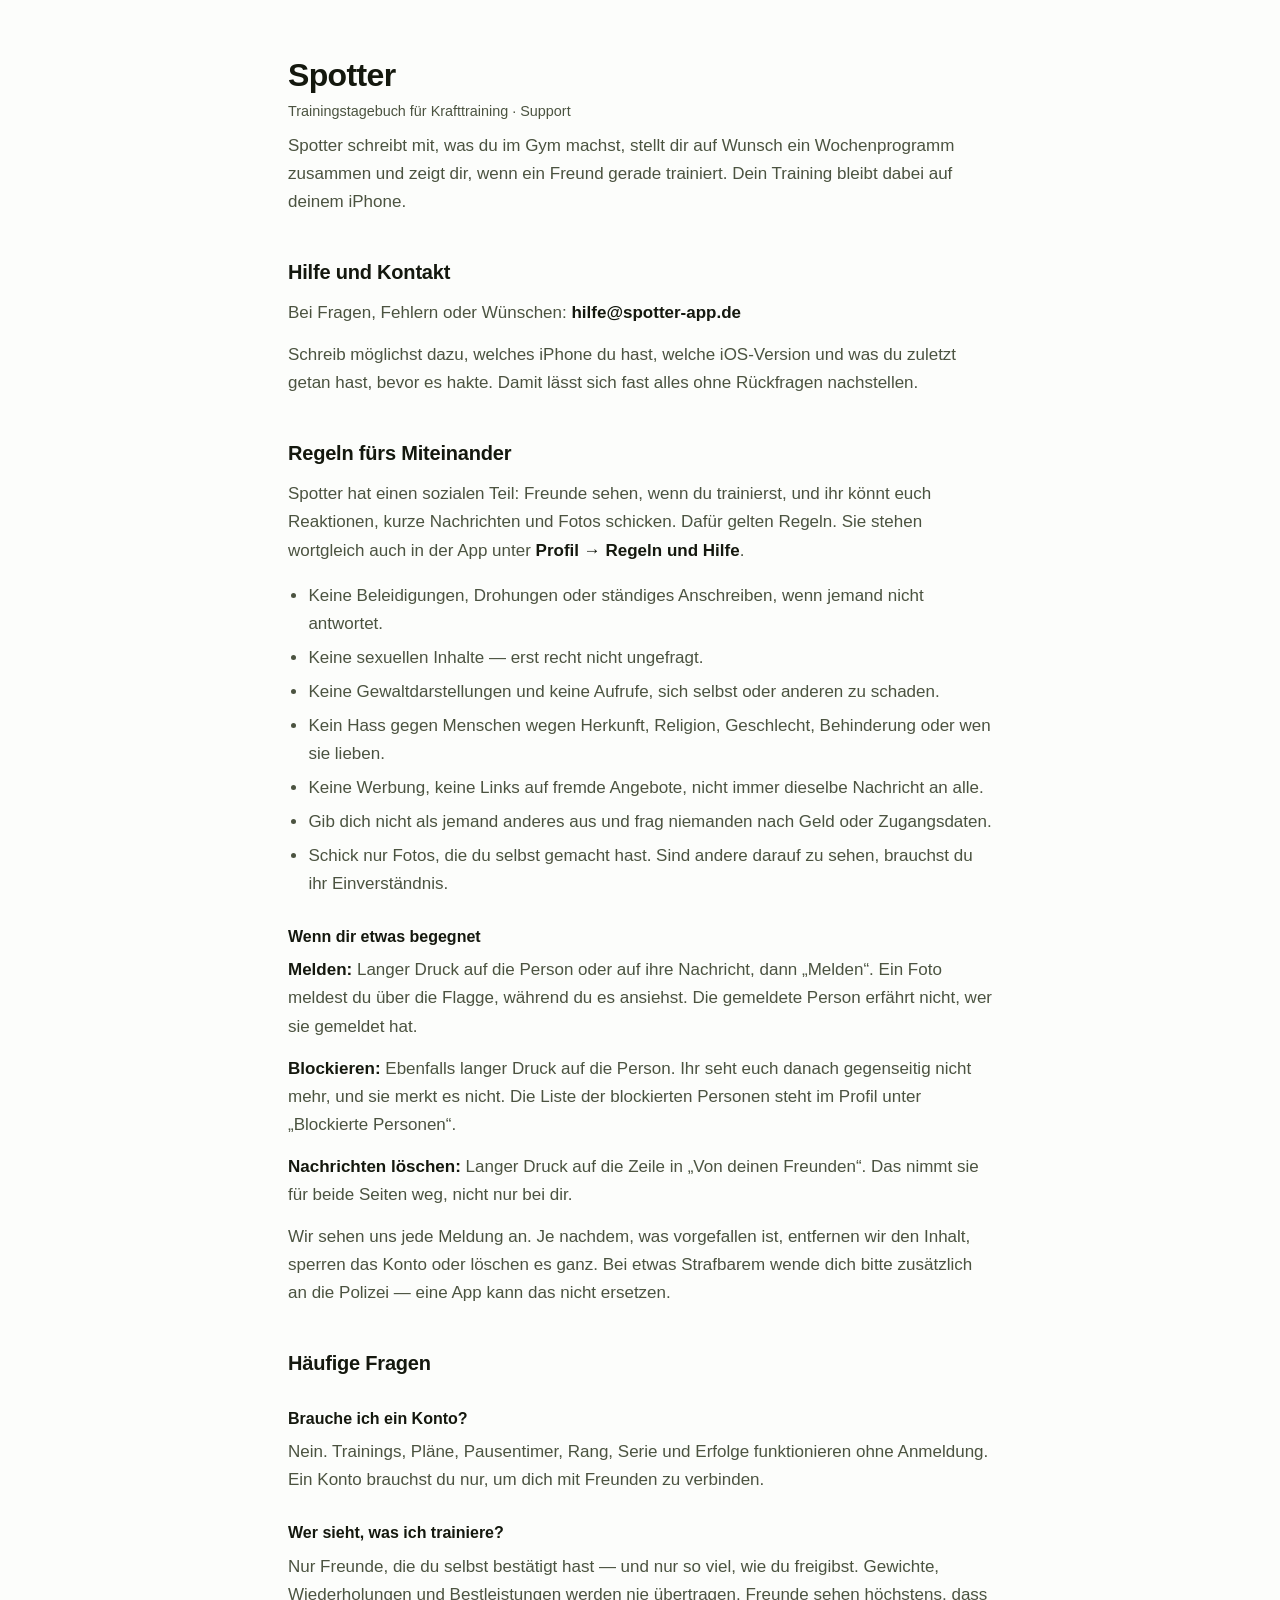
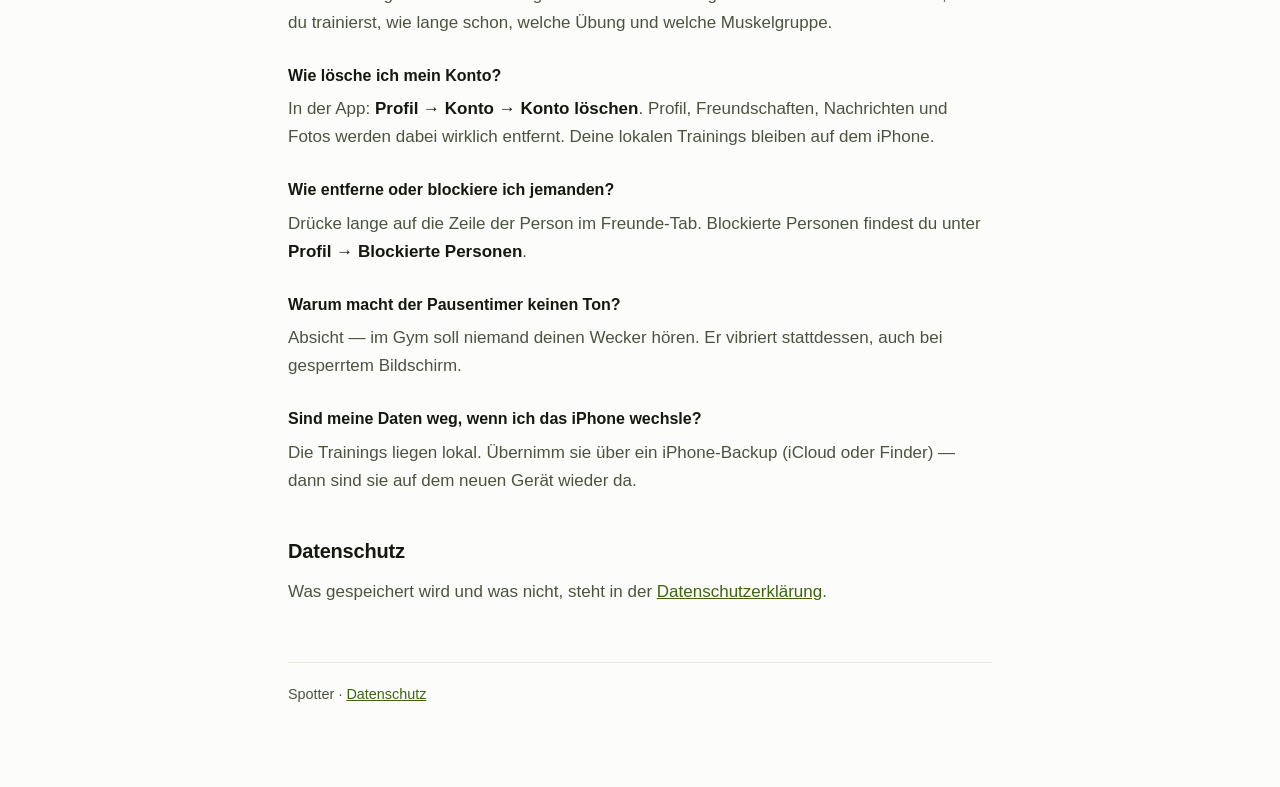
==== index.html @ 166517a2 "Support- und Datenschutzseite fuer spotter-app.de" ====
<!DOCTYPE html>
<html lang="de">
<head>
<meta charset="utf-8">
<meta name="viewport" content="width=device-width, initial-scale=1">
<title>Spotter – Support</title>
<link rel="stylesheet" href="style.css">
</head>
<body>
<main>

<header>
  <h1>Spotter</h1>
  <p class="stand">Trainingstagebuch für Krafttraining · Support</p>
</header>

<p>
  Spotter schreibt mit, was du im Gym machst, stellt dir auf Wunsch ein
  Wochenprogramm zusammen und zeigt dir, wenn ein Freund gerade trainiert.
  Dein Training bleibt dabei auf deinem iPhone.
</p>

<h2>Hilfe und Kontakt</h2>
<p>
  Bei Fragen, Fehlern oder Wünschen: <strong>hilfe@spotter-app.de</strong>
</p>
<p>
  Schreib möglichst dazu, welches iPhone du hast, welche iOS-Version und was
  du zuletzt getan hast, bevor es hakte. Damit lässt sich fast alles ohne
  Rückfragen nachstellen.
</p>

<h2 id="regeln">Regeln fürs Miteinander</h2>
<p>
  Spotter hat einen sozialen Teil: Freunde sehen, wenn du trainierst, und ihr
  könnt euch Reaktionen, kurze Nachrichten und Fotos schicken. Dafür gelten
  Regeln. Sie stehen wortgleich auch in der App unter
  <strong>Profil → Regeln und Hilfe</strong>.
</p>
<ul>
  <li>Keine Beleidigungen, Drohungen oder ständiges Anschreiben, wenn jemand
      nicht antwortet.</li>
  <li>Keine sexuellen Inhalte — erst recht nicht ungefragt.</li>
  <li>Keine Gewaltdarstellungen und keine Aufrufe, sich selbst oder anderen
      zu schaden.</li>
  <li>Kein Hass gegen Menschen wegen Herkunft, Religion, Geschlecht,
      Behinderung oder wen sie lieben.</li>
  <li>Keine Werbung, keine Links auf fremde Angebote, nicht immer dieselbe
      Nachricht an alle.</li>
  <li>Gib dich nicht als jemand anderes aus und frag niemanden nach Geld oder
      Zugangsdaten.</li>
  <li>Schick nur Fotos, die du selbst gemacht hast. Sind andere darauf zu
      sehen, brauchst du ihr Einverständnis.</li>
</ul>

<h3>Wenn dir etwas begegnet</h3>
<p>
  <strong>Melden:</strong> Langer Druck auf die Person oder auf ihre Nachricht,
  dann „Melden“. Ein Foto meldest du über die Flagge, während du es ansiehst.
  Die gemeldete Person erfährt nicht, wer sie gemeldet hat.
</p>
<p>
  <strong>Blockieren:</strong> Ebenfalls langer Druck auf die Person. Ihr seht
  euch danach gegenseitig nicht mehr, und sie merkt es nicht. Die Liste der
  blockierten Personen steht im Profil unter „Blockierte Personen“.
</p>
<p>
  <strong>Nachrichten löschen:</strong> Langer Druck auf die Zeile in „Von
  deinen Freunden“. Das nimmt sie für beide Seiten weg, nicht nur bei dir.
</p>
<p>
  Wir sehen uns jede Meldung an. Je nachdem, was vorgefallen ist, entfernen wir
  den Inhalt, sperren das Konto oder löschen es ganz. Bei etwas Strafbarem
  wende dich bitte zusätzlich an die Polizei — eine App kann das nicht
  ersetzen.
</p>

<h2>Häufige Fragen</h2>

<h3>Brauche ich ein Konto?</h3>
<p>
  Nein. Trainings, Pläne, Pausentimer, Rang, Serie und Erfolge funktionieren
  ohne Anmeldung. Ein Konto brauchst du nur, um dich mit Freunden zu
  verbinden.
</p>

<h3>Wer sieht, was ich trainiere?</h3>
<p>
  Nur Freunde, die du selbst bestätigt hast — und nur so viel, wie du
  freigibst. Gewichte, Wiederholungen und Bestleistungen werden nie
  übertragen. Freunde sehen höchstens, dass du trainierst, wie lange schon,
  welche Übung und welche Muskelgruppe.
</p>

<h3>Wie lösche ich mein Konto?</h3>
<p>
  In der App: <strong>Profil → Konto → Konto löschen</strong>. Profil,
  Freundschaften, Nachrichten und Fotos werden dabei wirklich entfernt.
  Deine lokalen Trainings bleiben auf dem iPhone.
</p>

<h3>Wie entferne oder blockiere ich jemanden?</h3>
<p>
  Drücke lange auf die Zeile der Person im Freunde-Tab. Blockierte Personen
  findest du unter <strong>Profil → Blockierte Personen</strong>.
</p>

<h3>Warum macht der Pausentimer keinen Ton?</h3>
<p>
  Absicht — im Gym soll niemand deinen Wecker hören. Er vibriert stattdessen,
  auch bei gesperrtem Bildschirm.
</p>

<h3>Sind meine Daten weg, wenn ich das iPhone wechsle?</h3>
<p>
  Die Trainings liegen lokal. Übernimm sie über ein iPhone-Backup
  (iCloud oder Finder) — dann sind sie auf dem neuen Gerät wieder da.
</p>

<h2>Datenschutz</h2>
<p>
  Was gespeichert wird und was nicht, steht in der
  <a href="datenschutz.html">Datenschutzerklärung</a>.
</p>

<footer>
  Spotter · <a href="datenschutz.html">Datenschutz</a>
</footer>

</main>
</body>
</html>
---- style.css ----
/* Die Farben der App: Limette als Flaeche, tiefes Oliv fuer Schrift. */
:root {
  --grund: #FCFDFB;
  --karte: #FFFFFF;
  --text: #14180E;
  --leise: #4B5340;
  --akzent: #3D6410;
  --signal: #D4FF47;
  --linie: #E4E9DC;
}
@media (prefers-color-scheme: dark) {
  :root {
    --grund: #12140F;
    --karte: #1B1E17;
    --text: #F2F5EC;
    --leise: #AFB7A4;
    --akzent: #B7E56A;
    --linie: #2C3126;
  }
}
* { box-sizing: border-box; }
body {
  margin: 0;
  padding: 0 20px 80px;
  background: var(--grund);
  color: var(--text);
  font: 17px/1.65 -apple-system, BlinkMacSystemFont, "Segoe UI", Roboto, sans-serif;
  -webkit-text-size-adjust: 100%;
}
main { max-width: 44rem; margin: 0 auto; }
header { padding: 56px 0 8px; }
h1 { font-size: 2rem; line-height: 1.2; margin: 0 0 6px; letter-spacing: -0.02em; }
h2 { font-size: 1.25rem; margin: 40px 0 10px; letter-spacing: -0.01em; }
h3 { font-size: 1rem; margin: 26px 0 6px; }
p, li { color: var(--leise); }
p { margin: 0 0 14px; }
strong { color: var(--text); }
a { color: var(--akzent); }
.stand { color: var(--leise); font-size: 0.9rem; margin: 0; }
.hinweis {
  background: var(--karte);
  border: 1px solid var(--linie);
  border-left: 4px solid var(--signal);
  border-radius: 14px;
  padding: 16px 18px;
  margin: 24px 0;
}
.hinweis p:last-child { margin-bottom: 0; }
.luecke { border-left-color: #E08A2B; }
table { width: 100%; border-collapse: collapse; margin: 14px 0 24px; font-size: 0.95rem; }
th, td { text-align: left; padding: 10px 8px; border-bottom: 1px solid var(--linie); vertical-align: top; }
th { color: var(--text); font-weight: 600; }
td { color: var(--leise); }

/* Drei Spalten passen auf ein Telefon nicht: Woerter wie "Rechtsgrundlage"
   lassen sich nicht umbrechen, und die Tabelle schoebe die Seite seitlich
   aus dem Bild. Unter 700 px wird daraus deshalb eine Liste — jede Zeile
   ein Block, jedes Feld mit seiner Ueberschrift davor. Das ist wichtiger
   als das Tabellenraster: Hier steht der Kern der Erklaerung. */
@media (max-width: 700px) {
  table, tbody, tr, td { display: block; width: 100%; }
  thead { display: none; }
  tr {
    background: var(--karte);
    border: 1px solid var(--linie);
    border-radius: 14px;
    padding: 6px 14px 12px;
    margin-bottom: 14px;
  }
  td { border-bottom: 0; padding: 8px 0 0; }
  td::before {
    content: attr(data-titel);
    display: block;
    color: var(--text);
    font-weight: 600;
    font-size: 0.82rem;
    letter-spacing: 0.02em;
    margin-bottom: 2px;
  }
}
ul { padding-left: 1.2em; }
li { margin-bottom: 6px; }
footer { margin-top: 56px; padding-top: 20px; border-top: 1px solid var(--linie); font-size: 0.9rem; color: var(--leise); }
code { background: var(--karte); border: 1px solid var(--linie); border-radius: 6px; padding: 1px 5px; font-size: 0.9em; }
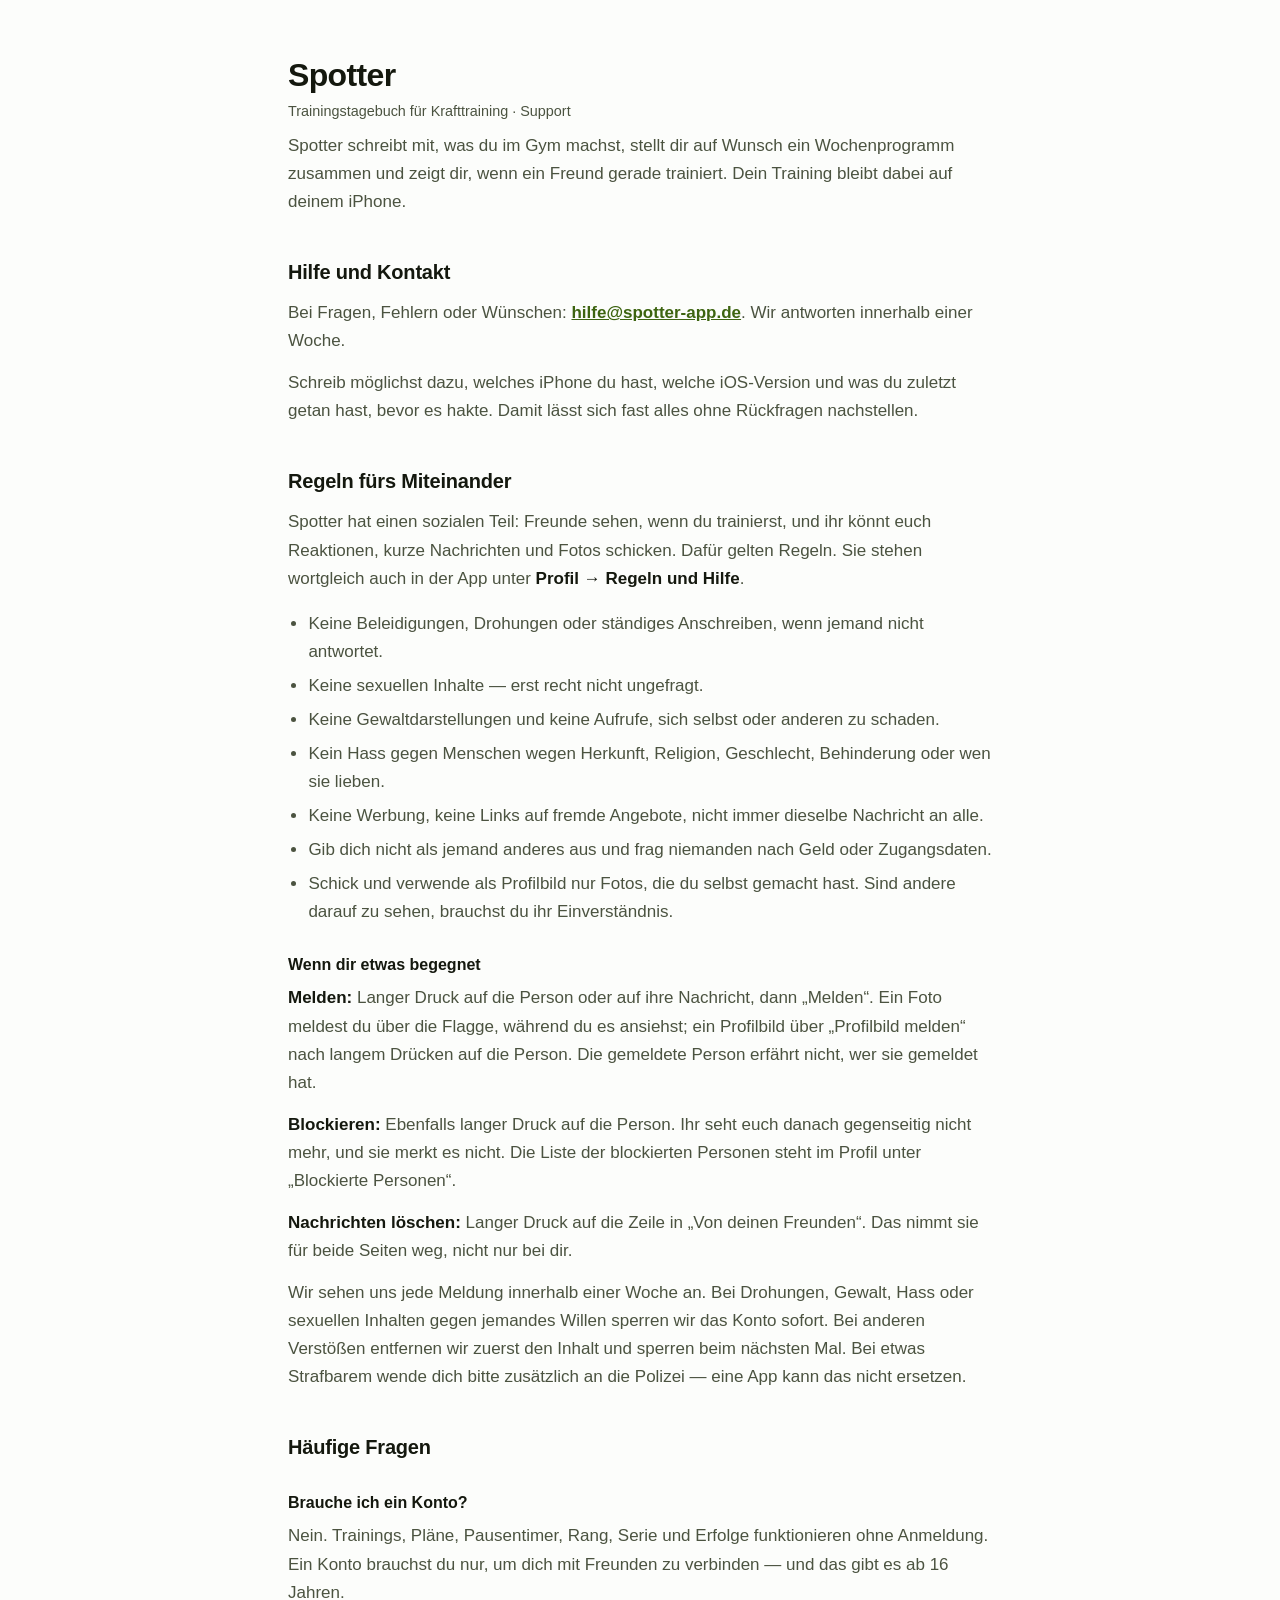
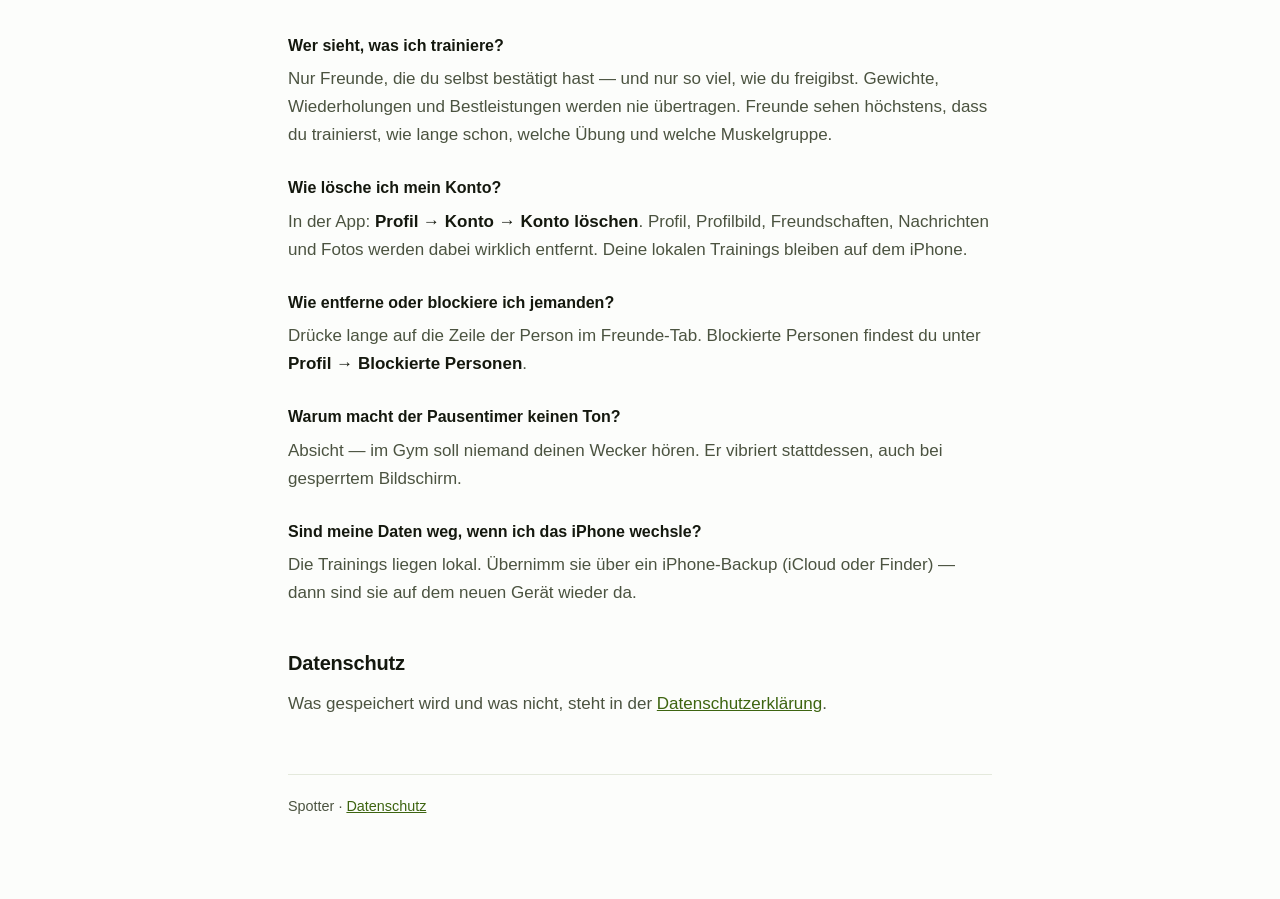
==== commit c0cdc76d: "Mindestalter 16, Profilbild, Vorschlaege und Moderation nachgetragen" ====
--- a/index.html
+++ b/index.html
@@ -22,7 +22,9 @@
 
 <h2>Hilfe und Kontakt</h2>
 <p>
-  Bei Fragen, Fehlern oder Wünschen: <strong>hilfe@spotter-app.de</strong>
+  Bei Fragen, Fehlern oder Wünschen:
+  <strong><a href="mailto:hilfe@spotter-app.de">hilfe@spotter-app.de</a></strong>.
+  Wir antworten innerhalb einer Woche.
 </p>
 <p>
   Schreib möglichst dazu, welches iPhone du hast, welche iOS-Version und was
@@ -49,14 +51,15 @@
       Nachricht an alle.</li>
   <li>Gib dich nicht als jemand anderes aus und frag niemanden nach Geld oder
       Zugangsdaten.</li>
-  <li>Schick nur Fotos, die du selbst gemacht hast. Sind andere darauf zu
-      sehen, brauchst du ihr Einverständnis.</li>
+  <li>Schick und verwende als Profilbild nur Fotos, die du selbst gemacht
+      hast. Sind andere darauf zu sehen, brauchst du ihr Einverständnis.</li>
 </ul>
 
 <h3>Wenn dir etwas begegnet</h3>
 <p>
   <strong>Melden:</strong> Langer Druck auf die Person oder auf ihre Nachricht,
-  dann „Melden“. Ein Foto meldest du über die Flagge, während du es ansiehst.
+  dann „Melden“. Ein Foto meldest du über die Flagge, während du es ansiehst;
+  ein Profilbild über „Profilbild melden“ nach langem Drücken auf die Person.
   Die gemeldete Person erfährt nicht, wer sie gemeldet hat.
 </p>
 <p>
@@ -69,10 +72,11 @@
   deinen Freunden“. Das nimmt sie für beide Seiten weg, nicht nur bei dir.
 </p>
 <p>
-  Wir sehen uns jede Meldung an. Je nachdem, was vorgefallen ist, entfernen wir
-  den Inhalt, sperren das Konto oder löschen es ganz. Bei etwas Strafbarem
-  wende dich bitte zusätzlich an die Polizei — eine App kann das nicht
-  ersetzen.
+  Wir sehen uns jede Meldung innerhalb einer Woche an. Bei Drohungen, Gewalt,
+  Hass oder sexuellen Inhalten gegen jemandes Willen sperren wir das Konto
+  sofort. Bei anderen Verstößen entfernen wir zuerst den Inhalt und sperren
+  beim nächsten Mal. Bei etwas Strafbarem wende dich bitte zusätzlich an die
+  Polizei — eine App kann das nicht ersetzen.
 </p>
 
 <h2>Häufige Fragen</h2>
@@ -81,7 +85,7 @@
 <p>
   Nein. Trainings, Pläne, Pausentimer, Rang, Serie und Erfolge funktionieren
   ohne Anmeldung. Ein Konto brauchst du nur, um dich mit Freunden zu
-  verbinden.
+  verbinden — und das gibt es ab 16 Jahren.
 </p>
 
 <h3>Wer sieht, was ich trainiere?</h3>
@@ -95,7 +99,7 @@
 <h3>Wie lösche ich mein Konto?</h3>
 <p>
   In der App: <strong>Profil → Konto → Konto löschen</strong>. Profil,
-  Freundschaften, Nachrichten und Fotos werden dabei wirklich entfernt.
+  Profilbild, Freundschaften, Nachrichten und Fotos werden dabei wirklich entfernt.
   Deine lokalen Trainings bleiben auf dem iPhone.
 </p>
 
